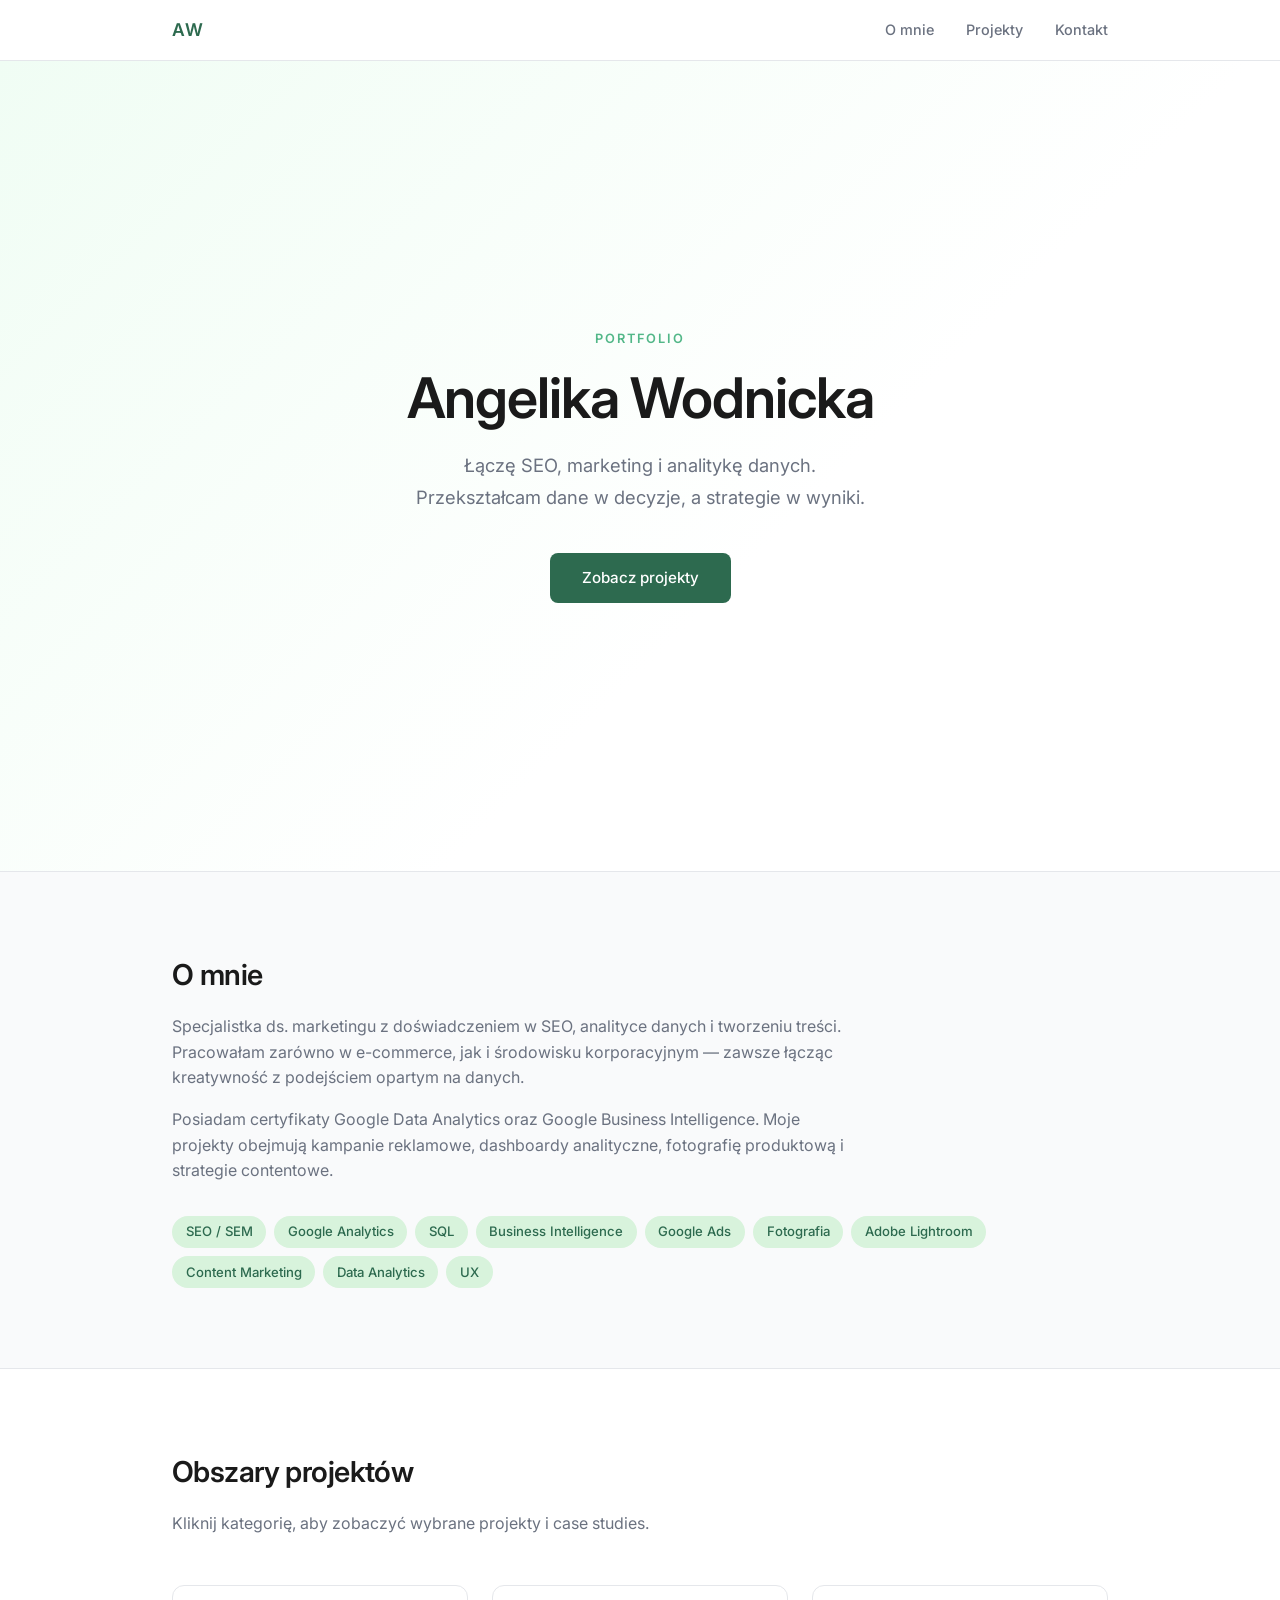
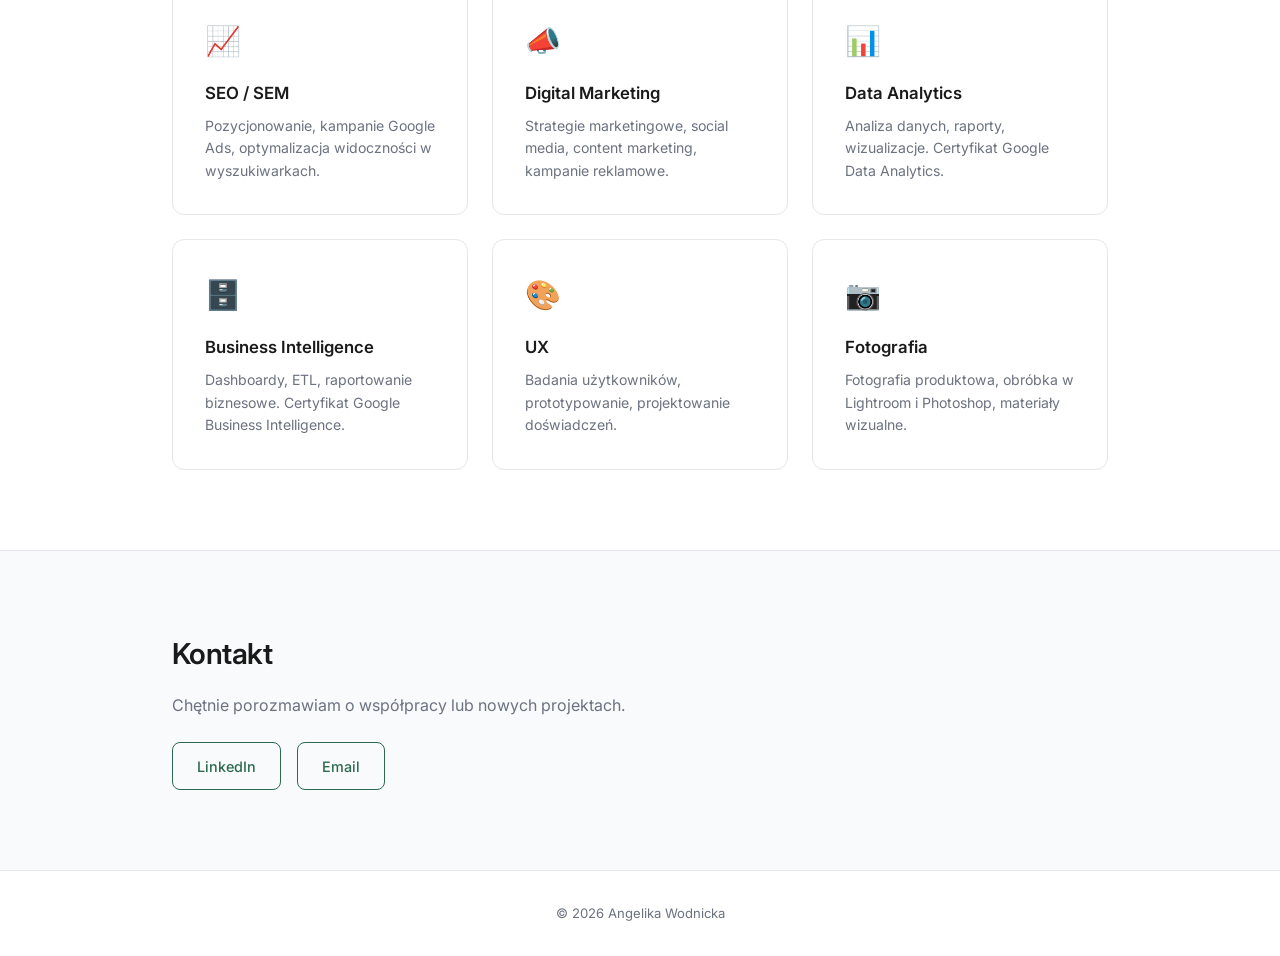
==== index.html @ 8ef6db18 "Add files via upload" ====
<!DOCTYPE html>
<html lang="pl">
<head>
  <meta charset="UTF-8" />
  <meta name="viewport" content="width=device-width, initial-scale=1.0" />
  <title>Angelika Wodnicka — Portfolio</title>
  <link rel="preconnect" href="https://fonts.googleapis.com" />
  <link rel="preconnect" href="https://fonts.gstatic.com" crossorigin />
  <link href="https://fonts.googleapis.com/css2?family=Inter:wght@300;400;500;600&display=swap" rel="stylesheet" />
  <link rel="stylesheet" href="style.css" />
</head>
<body>

  <header>
    <nav>
      <span class="logo">AW</span>
      <ul>
        <li><a href="#o-mnie">O mnie</a></li>
        <li><a href="#projekty">Projekty</a></li>
        <li><a href="#kontakt">Kontakt</a></li>
      </ul>
    </nav>
  </header>

  <section class="hero">
    <div class="hero-inner">
      <p class="hero-tag">Portfolio</p>
      <h1>Angelika Wodnicka</h1>
      <p class="hero-sub">Łączę SEO, marketing i analitykę danych.<br>Przekształcam dane w decyzje, a strategie w wyniki.</p>
      <a href="#projekty" class="btn">Zobacz projekty</a>
    </div>
  </section>

  <section class="about" id="o-mnie">
    <div class="container">
      <h2>O mnie</h2>
      <p>Specjalistka ds. marketingu z doświadczeniem w SEO, analityce danych i tworzeniu treści. Pracowałam zarówno w e-commerce, jak i środowisku korporacyjnym — zawsze łącząc kreatywność z podejściem opartym na danych.</p>
      <p>Posiadam certyfikaty Google Data Analytics oraz Google Business Intelligence. Moje projekty obejmują kampanie reklamowe, dashboardy analityczne, fotografię produktową i strategie contentowe.</p>
      <div class="skills">
        <span>SEO / SEM</span>
        <span>Google Analytics</span>
        <span>SQL</span>
        <span>Business Intelligence</span>
        <span>Google Ads</span>
        <span>Fotografia</span>
        <span>Adobe Lightroom</span>
        <span>Content Marketing</span>
        <span>Data Analytics</span>
        <span>UX</span>
      </div>
    </div>
  </section>

  <section class="projects" id="projekty">
    <div class="container">
      <h2>Obszary projektów</h2>
      <p class="section-sub">Kliknij kategorię, aby zobaczyć wybrane projekty i case studies.</p>
      <div class="grid">

        <a href="seo-sem.html" class="card">
          <div class="card-icon">📈</div>
          <h3>SEO / SEM</h3>
          <p>Pozycjonowanie, kampanie Google Ads, optymalizacja widoczności w wyszukiwarkach.</p>
        </a>

        <a href="marketing.html" class="card">
          <div class="card-icon">📣</div>
          <h3>Digital Marketing</h3>
          <p>Strategie marketingowe, social media, content marketing, kampanie reklamowe.</p>
        </a>

        <a href="data.html" class="card">
          <div class="card-icon">📊</div>
          <h3>Data Analytics</h3>
          <p>Analiza danych, raporty, wizualizacje. Certyfikat Google Data Analytics.</p>
        </a>

        <a href="bi.html" class="card">
          <div class="card-icon">🗄️</div>
          <h3>Business Intelligence</h3>
          <p>Dashboardy, ETL, raportowanie biznesowe. Certyfikat Google Business Intelligence.</p>
        </a>

        <a href="ux.html" class="card">
          <div class="card-icon">🎨</div>
          <h3>UX</h3>
          <p>Badania użytkowników, prototypowanie, projektowanie doświadczeń.</p>
        </a>

        <a href="foto.html" class="card">
          <div class="card-icon">📷</div>
          <h3>Fotografia</h3>
          <p>Fotografia produktowa, obróbka w Lightroom i Photoshop, materiały wizualne.</p>
        </a>

      </div>
    </div>
  </section>

  <section class="contact" id="kontakt">
    <div class="container">
      <h2>Kontakt</h2>
      <p>Chętnie porozmawiam o współpracy lub nowych projektach.</p>
      <div class="contact-links">
        <a href="https://www.linkedin.com/in/angelika-wodnicka/" target="_blank" rel="noopener">LinkedIn</a>
        <a href="mailto:twoj@email.pl">Email</a>
      </div>
    </div>
  </section>

  <footer>
    <p>© 2026 Angelika Wodnicka</p>
  </footer>

</body>
</html>
---- style.css ----
*, *::before, *::after {
  box-sizing: border-box;
  margin: 0;
  padding: 0;
}

:root {
  --green: #2d6a4f;
  --green-light: #52b788;
  --green-pale: #d8f3dc;
  --text: #1a1a1a;
  --text-muted: #6b7280;
  --bg: #ffffff;
  --bg-soft: #f9fafb;
  --border: #e5e7eb;
  --radius: 12px;
}

html {
  scroll-behavior: smooth;
}

body {
  font-family: 'Inter', sans-serif;
  color: var(--text);
  background: var(--bg);
  line-height: 1.6;
}

/* NAV */
header {
  position: sticky;
  top: 0;
  background: rgba(255,255,255,0.92);
  backdrop-filter: blur(8px);
  border-bottom: 1px solid var(--border);
  z-index: 100;
}

nav {
  max-width: 1000px;
  margin: 0 auto;
  padding: 1rem 2rem;
  display: flex;
  align-items: center;
  justify-content: space-between;
}

.logo {
  font-weight: 600;
  font-size: 1.1rem;
  color: var(--green);
  letter-spacing: 0.05em;
}

nav ul {
  list-style: none;
  display: flex;
  gap: 2rem;
}

nav a {
  text-decoration: none;
  color: var(--text-muted);
  font-size: 0.9rem;
  font-weight: 500;
  transition: color 0.2s;
}

nav a:hover {
  color: var(--green);
}

/* HERO */
.hero {
  min-height: 90vh;
  display: flex;
  align-items: center;
  padding: 4rem 2rem;
  background: linear-gradient(135deg, #f0fdf4 0%, #ffffff 60%);
}

.hero-inner {
  max-width: 700px;
  margin: 0 auto;
  text-align: center;
}

.hero-tag {
  font-size: 0.8rem;
  font-weight: 600;
  letter-spacing: 0.15em;
  text-transform: uppercase;
  color: var(--green-light);
  margin-bottom: 1rem;
}

.hero h1 {
  font-size: clamp(2.2rem, 5vw, 3.5rem);
  font-weight: 600;
  letter-spacing: -0.02em;
  line-height: 1.15;
  margin-bottom: 1.25rem;
  color: var(--text);
}

.hero-sub {
  font-size: 1.15rem;
  color: var(--text-muted);
  margin-bottom: 2.5rem;
  line-height: 1.7;
}

.btn {
  display: inline-block;
  background: var(--green);
  color: #fff;
  padding: 0.8rem 2rem;
  border-radius: 8px;
  text-decoration: none;
  font-weight: 500;
  font-size: 0.95rem;
  transition: background 0.2s, transform 0.15s;
}

.btn:hover {
  background: #1b4332;
  transform: translateY(-1px);
}

/* SECTIONS */
.container {
  max-width: 1000px;
  margin: 0 auto;
  padding: 5rem 2rem;
}

h2 {
  font-size: 1.8rem;
  font-weight: 600;
  letter-spacing: -0.02em;
  margin-bottom: 1rem;
}

.section-sub {
  color: var(--text-muted);
  margin-bottom: 3rem;
}

/* ABOUT */
.about {
  background: var(--bg-soft);
  border-top: 1px solid var(--border);
  border-bottom: 1px solid var(--border);
}

.about p {
  color: var(--text-muted);
  max-width: 680px;
  margin-bottom: 1rem;
  font-size: 1rem;
}

.skills {
  display: flex;
  flex-wrap: wrap;
  gap: 0.5rem;
  margin-top: 2rem;
}

.skills span {
  background: var(--green-pale);
  color: var(--green);
  padding: 0.35rem 0.85rem;
  border-radius: 999px;
  font-size: 0.82rem;
  font-weight: 500;
}

/* GRID */
.grid {
  display: grid;
  grid-template-columns: repeat(auto-fill, minmax(280px, 1fr));
  gap: 1.5rem;
}

.card {
  display: block;
  text-decoration: none;
  color: inherit;
  background: var(--bg);
  border: 1px solid var(--border);
  border-radius: var(--radius);
  padding: 2rem;
  transition: border-color 0.2s, box-shadow 0.2s, transform 0.15s;
}

.card:hover {
  border-color: var(--green-light);
  box-shadow: 0 4px 20px rgba(45, 106, 79, 0.1);
  transform: translateY(-2px);
}

.card-icon {
  font-size: 1.8rem;
  margin-bottom: 1rem;
}

.card h3 {
  font-size: 1.05rem;
  font-weight: 600;
  margin-bottom: 0.5rem;
}

.card p {
  font-size: 0.88rem;
  color: var(--text-muted);
  line-height: 1.6;
}

/* CONTACT */
.contact {
  background: var(--bg-soft);
  border-top: 1px solid var(--border);
}

.contact p {
  color: var(--text-muted);
  margin-bottom: 1.5rem;
}

.contact-links {
  display: flex;
  gap: 1rem;
  flex-wrap: wrap;
}

.contact-links a {
  display: inline-block;
  padding: 0.7rem 1.5rem;
  border: 1.5px solid var(--green);
  color: var(--green);
  border-radius: 8px;
  text-decoration: none;
  font-weight: 500;
  font-size: 0.9rem;
  transition: background 0.2s, color 0.2s;
}

.contact-links a:hover {
  background: var(--green);
  color: #fff;
}

/* FOOTER */
footer {
  text-align: center;
  padding: 2rem;
  font-size: 0.82rem;
  color: var(--text-muted);
  border-top: 1px solid var(--border);
}

/* SUBPAGE */
.page-hero {
  padding: 4rem 2rem 2rem;
  background: linear-gradient(135deg, #f0fdf4 0%, #ffffff 60%);
  border-bottom: 1px solid var(--border);
}

.page-hero .back {
  display: inline-flex;
  align-items: center;
  gap: 0.4rem;
  font-size: 0.85rem;
  color: var(--text-muted);
  text-decoration: none;
  margin-bottom: 1.5rem;
  transition: color 0.2s;
}

.page-hero .back:hover {
  color: var(--green);
}

.page-hero h1 {
  font-size: clamp(1.8rem, 4vw, 2.8rem);
  font-weight: 600;
  letter-spacing: -0.02em;
  margin-bottom: 0.75rem;
}

.page-hero p {
  color: var(--text-muted);
  max-width: 600px;
  font-size: 1rem;
}

.page-content {
  max-width: 1000px;
  margin: 0 auto;
  padding: 4rem 2rem;
}

.project-grid {
  display: grid;
  grid-template-columns: repeat(auto-fill, minmax(300px, 1fr));
  gap: 1.5rem;
  margin-top: 2rem;
}

.project-card {
  background: var(--bg);
  border: 1px solid var(--border);
  border-radius: var(--radius);
  padding: 1.75rem;
}

.project-card h3 {
  font-size: 1rem;
  font-weight: 600;
  margin-bottom: 0.5rem;
}

.project-card p {
  font-size: 0.87rem;
  color: var(--text-muted);
  line-height: 1.6;
}

.tag {
  display: inline-block;
  background: var(--green-pale);
  color: var(--green);
  padding: 0.2rem 0.6rem;
  border-radius: 999px;
  font-size: 0.75rem;
  font-weight: 500;
  margin-bottom: 0.75rem;
}

.empty-state {
  text-align: center;
  padding: 4rem 2rem;
  color: var(--text-muted);
}

.empty-state p {
  font-size: 0.95rem;
  margin-top: 0.5rem;
}

/* RESPONSIVE */
@media (max-width: 600px) {
  nav ul {
    gap: 1rem;
  }

  .hero {
    min-height: 80vh;
  }

  .grid {
    grid-template-columns: 1fr;
  }
}
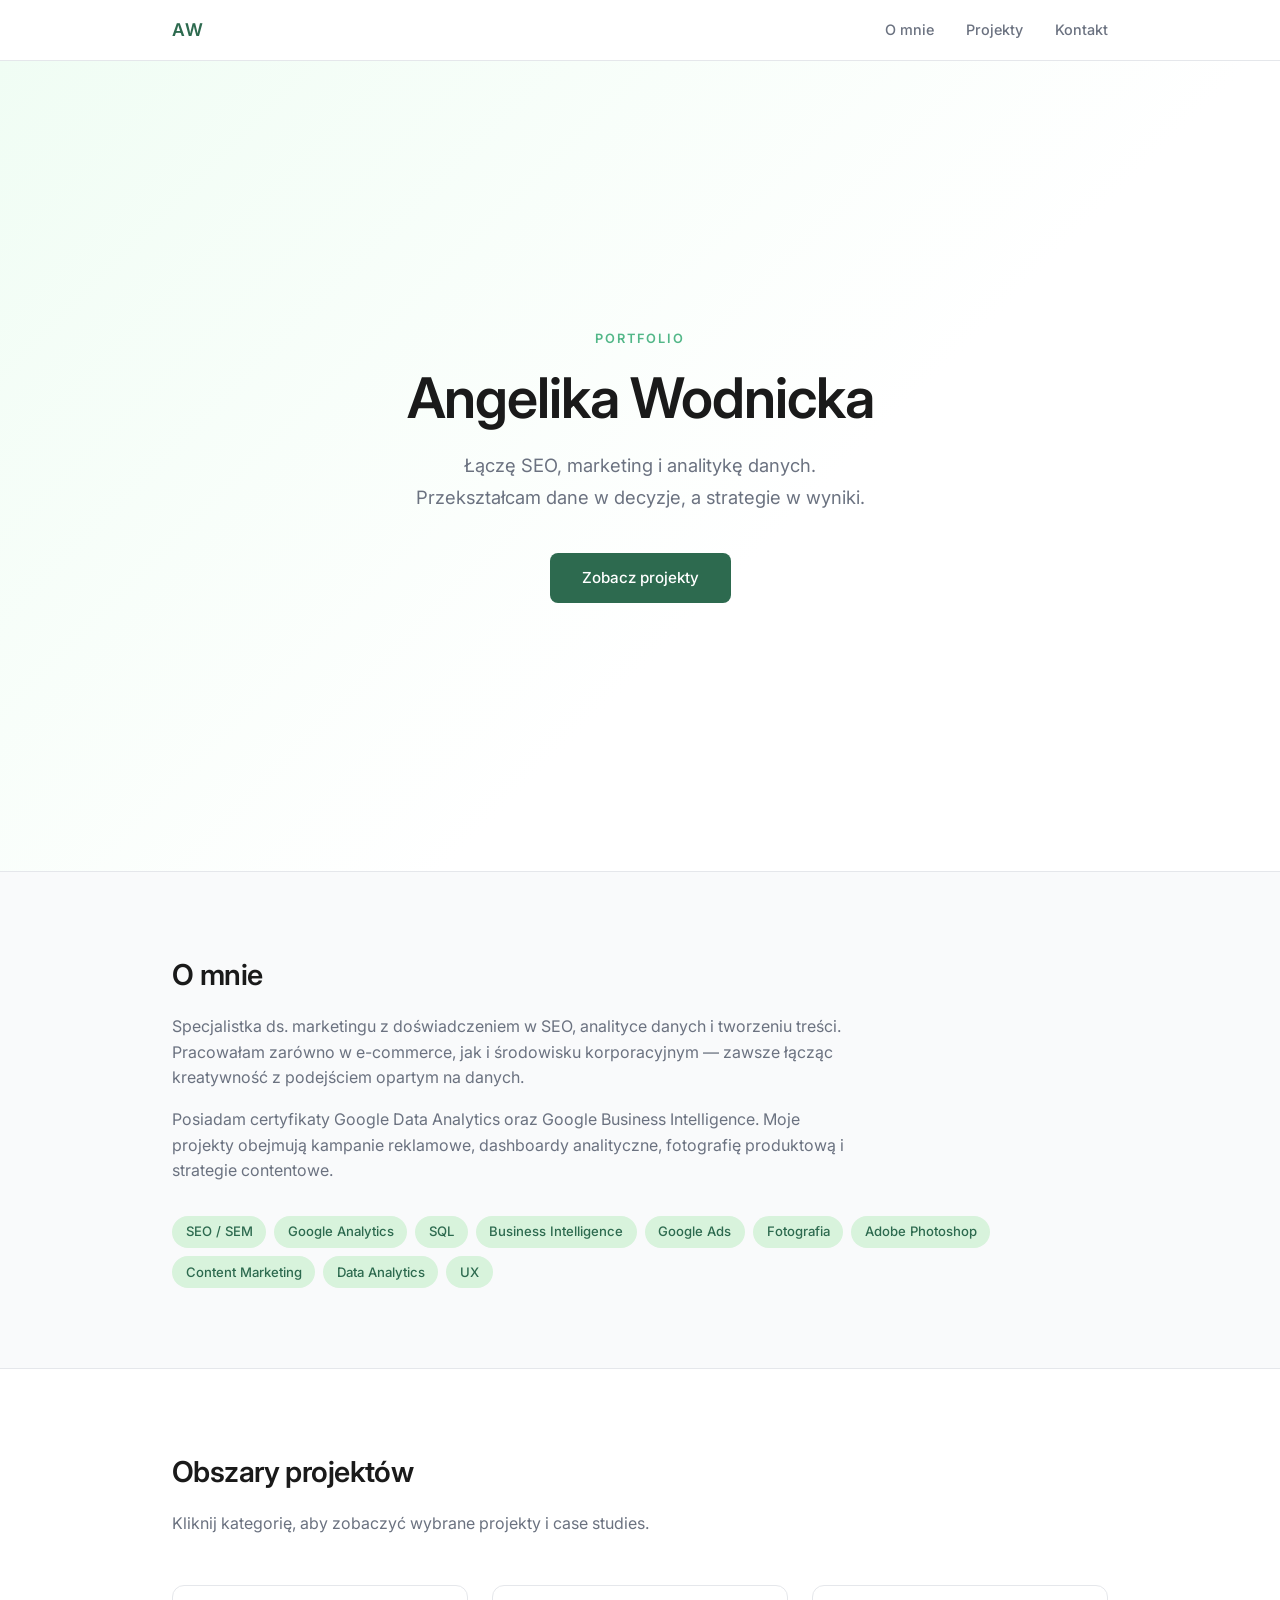
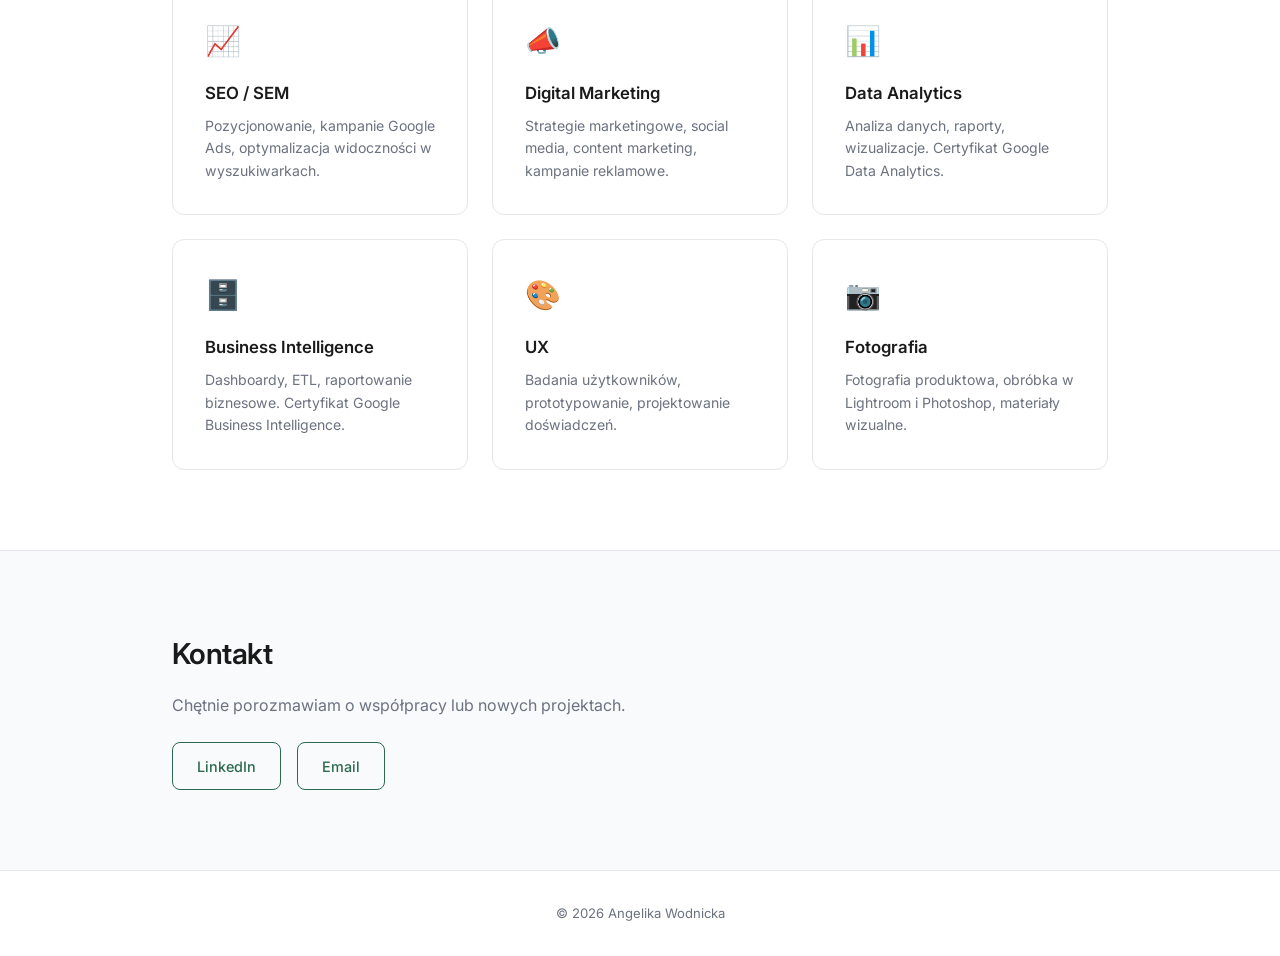
==== commit cacf59f7: "New e-mail addres in contact" ====
--- a/index.html
+++ b/index.html
@@ -43,7 +43,7 @@
         <span>Business Intelligence</span>
         <span>Google Ads</span>
         <span>Fotografia</span>
-        <span>Adobe Lightroom</span>
+        <span>Adobe Photoshop</span>
         <span>Content Marketing</span>
         <span>Data Analytics</span>
         <span>UX</span>
@@ -103,7 +103,7 @@
       <p>Chętnie porozmawiam o współpracy lub nowych projektach.</p>
       <div class="contact-links">
         <a href="https://www.linkedin.com/in/angelika-wodnicka/" target="_blank" rel="noopener">LinkedIn</a>
-        <a href="mailto:twoj@email.pl">Email</a>
+        <a href="mailto:amwodnicka@gmail.com">Email</a>
       </div>
     </div>
   </section>
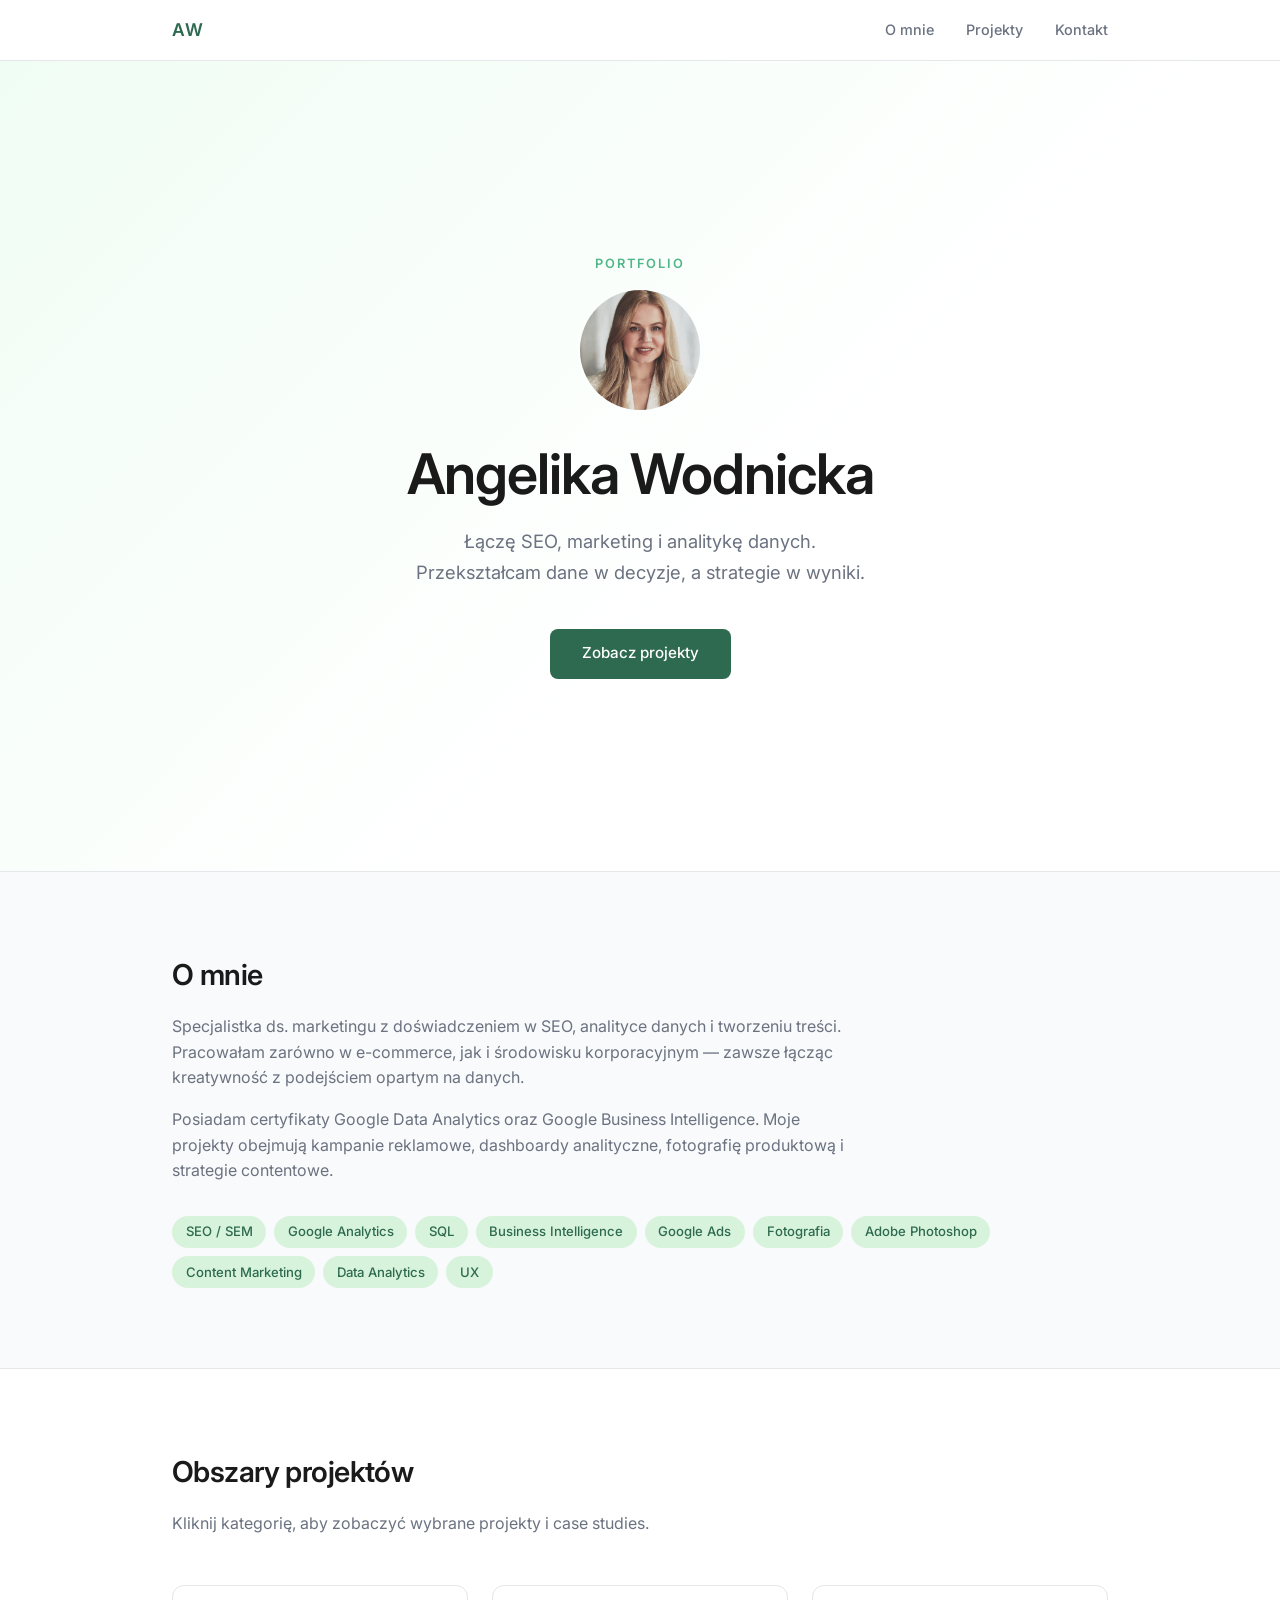
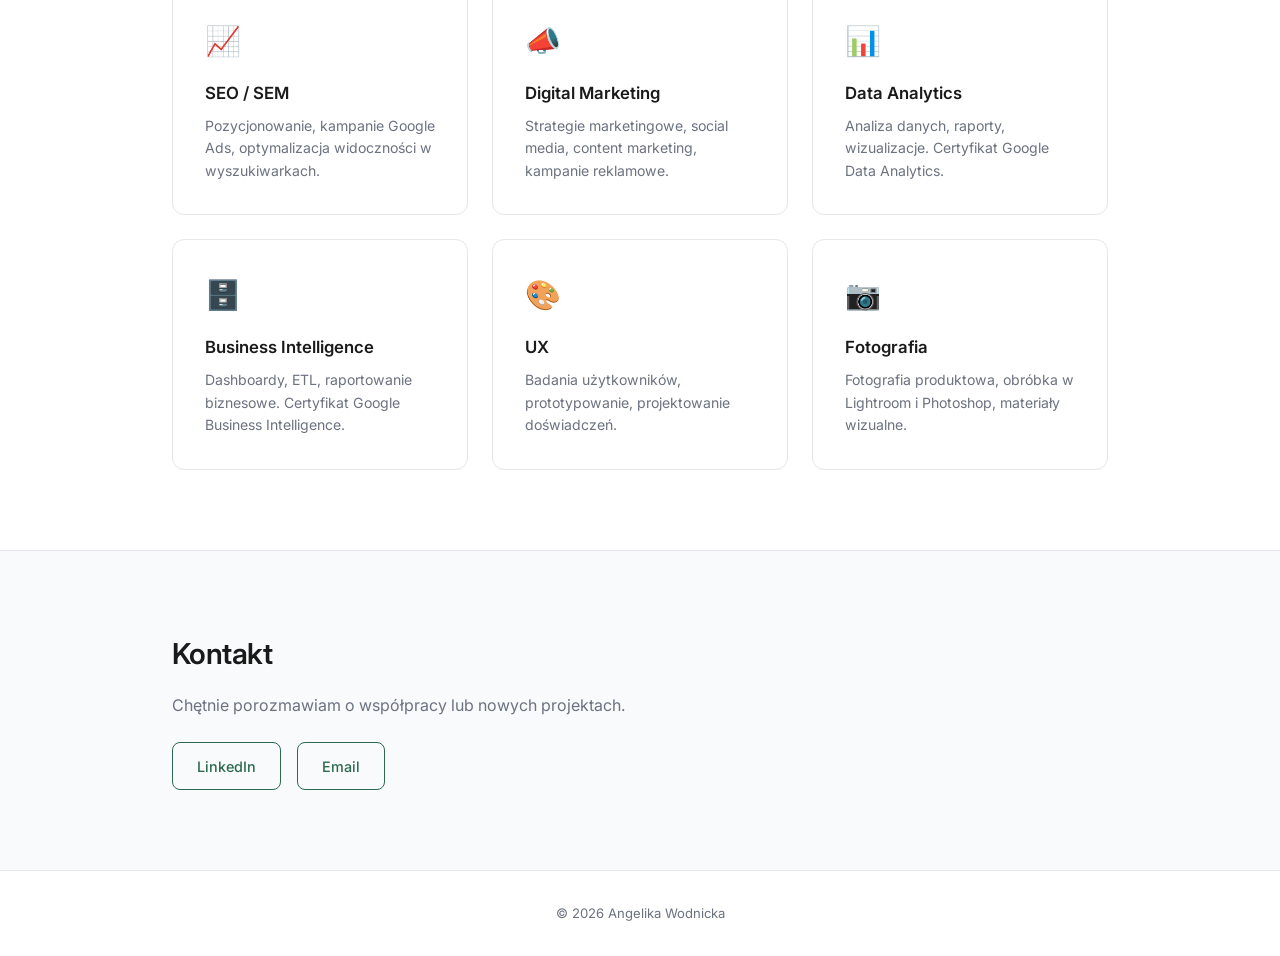
==== commit 03567891: "Main-page-photo" ====
--- a/index.html
+++ b/index.html
@@ -25,6 +25,7 @@
   <section class="hero">
     <div class="hero-inner">
       <p class="hero-tag">Portfolio</p>
+      <img src="aw-awatar.jpeg" alt="Angelika Wodnicka" style="width:120px;height:120px;border-radius:50%;object-fit:cover;margin-bottom:1.5rem;" />
       <h1>Angelika Wodnicka</h1>
       <p class="hero-sub">Łączę SEO, marketing i analitykę danych.<br>Przekształcam dane w decyzje, a strategie w wyniki.</p>
       <a href="#projekty" class="btn">Zobacz projekty</a>
